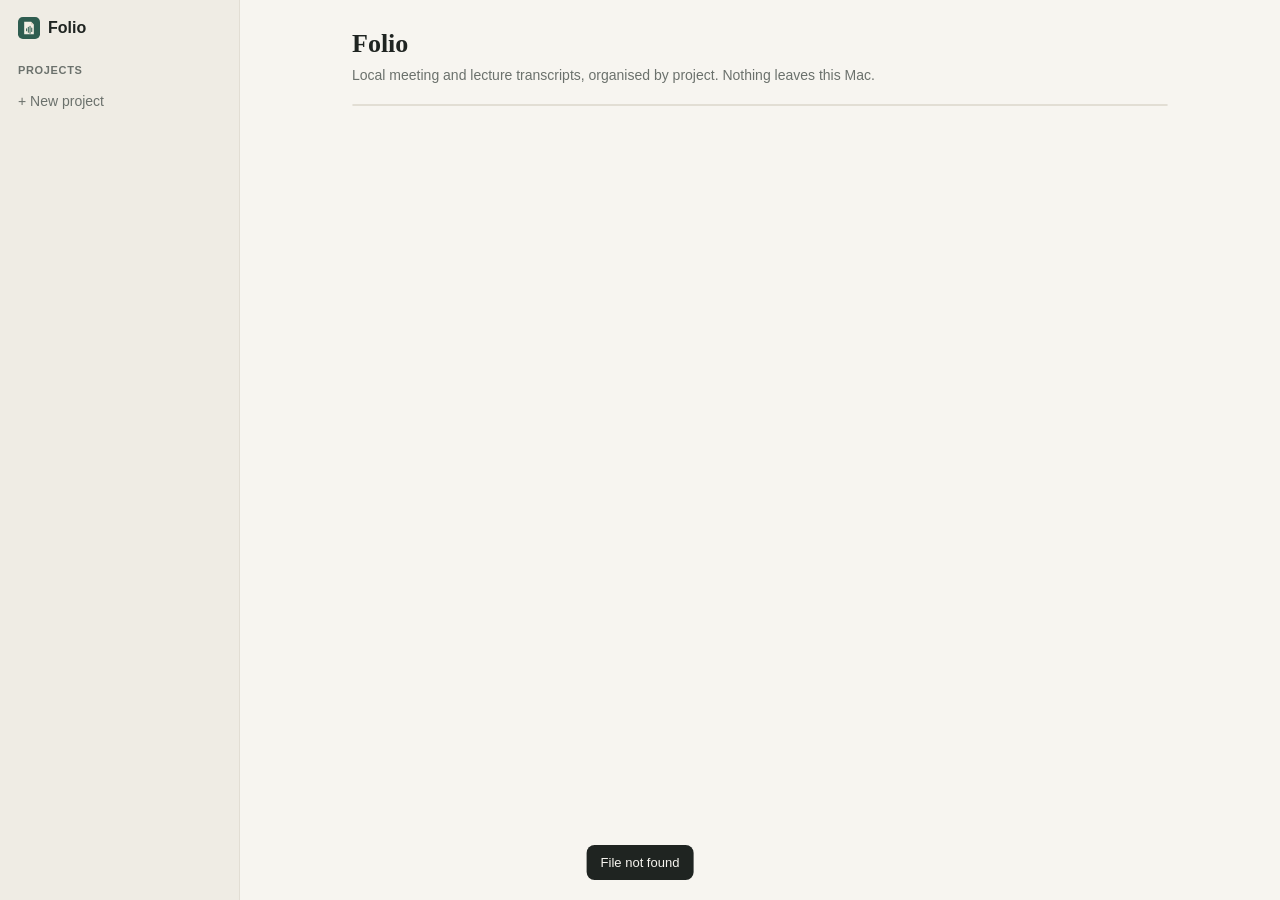
==== web/index.html @ d0734bfb "Phase 1: projects, file import, transcription with speakers, transcript viewer FastAPI engine with o" ====
<!doctype html>
<html lang="en">
<head>
  <meta charset="utf-8">
  <meta name="viewport" content="width=device-width, initial-scale=1">
  <title>Folio</title>
  <link rel="icon" href="icon.svg">
  <link rel="stylesheet" href="style.css">
</head>
<body>
  <div id="app"></div>
  <script type="module" src="app.js"></script>
</body>
</html>
---- web/style.css ----
:root {
  --bg: #f7f5f0;
  --panel: #ffffff;
  --side: #efece4;
  --ink: #1f2421;
  --muted: #6b716c;
  --line: #e2ded4;
  --accent: #2f5d50;
  --accent-ink: #ffffff;
  --accent-soft: #e3ece8;
  --warn: #a5442f;
  --hl: #fbe7a6;
  --radius: 10px;
  --font: -apple-system, BlinkMacSystemFont, "SF Pro Text", "Helvetica Neue", sans-serif;
  --serif: "New York", "Iowan Old Style", Georgia, serif;
  color-scheme: light;
}
@media (prefers-color-scheme: dark) {
  :root {
    --bg: #181a19;
    --panel: #202322;
    --side: #1c1e1d;
    --ink: #e8e6e0;
    --muted: #9aa09b;
    --line: #333735;
    --accent: #7fb8a4;
    --accent-ink: #10201b;
    --accent-soft: #263430;
    --warn: #e08a72;
    --hl: #5c4f1e;
    color-scheme: dark;
  }
}

* { box-sizing: border-box; }
html, body { margin: 0; height: 100%; }
body { background: var(--bg); color: var(--ink); font: 14px/1.5 var(--font); }
button, input, textarea, select { font: inherit; color: inherit; }
a { color: inherit; text-decoration: none; }

.layout { display: grid; grid-template-columns: 240px 1fr; height: 100vh; }
.side { background: var(--side); border-right: 1px solid var(--line); padding: 16px 10px; overflow-y: auto; }
.brand { display: flex; align-items: center; gap: 8px; font-weight: 650; font-size: 16px; padding: 0 8px 14px; }
.brand img { width: 22px; height: 22px; }
.side h4 { font-size: 11px; text-transform: uppercase; letter-spacing: .06em; color: var(--muted); margin: 8px 8px 6px; font-weight: 600; }
.plink { display: flex; justify-content: space-between; align-items: center; padding: 6px 8px; border-radius: 7px; cursor: pointer; }
.plink:hover { background: color-mix(in srgb, var(--ink) 6%, transparent); }
.plink.on { background: var(--accent-soft); color: var(--accent); font-weight: 600; }
.plink small { color: var(--muted); font-weight: 400; }
.side form { padding: 6px 4px; }
.side input { width: 100%; }

main { overflow-y: auto; }
.page { max-width: 880px; margin: 0 auto; padding: 28px 32px 80px; }
.crumb { color: var(--muted); font-size: 13px; margin-bottom: 6px; }
.crumb a:hover { text-decoration: underline; }
h1 { font: 600 26px/1.25 var(--serif); margin: 0 0 4px; }
h1 input { font: inherit; border: none; background: transparent; width: 100%; padding: 0; outline: none; }
h1 input:focus { border-bottom: 1px dashed var(--line); }
.sub { color: var(--muted); margin-bottom: 18px; }

.btn { border: 1px solid var(--line); background: var(--panel); padding: 6px 12px; border-radius: 8px; cursor: pointer; }
.btn:hover { border-color: color-mix(in srgb, var(--ink) 30%, var(--line)); }
.btn.primary { background: var(--accent); color: var(--accent-ink); border-color: var(--accent); }
.btn.danger { color: var(--warn); }
.btn:disabled { opacity: .5; cursor: default; }
input[type=text], textarea, select { background: var(--panel); border: 1px solid var(--line); border-radius: 8px; padding: 6px 10px; }
textarea { width: 100%; resize: vertical; font: 13px/1.5 ui-monospace, "SF Mono", Menlo, monospace; }
.row { display: flex; gap: 8px; align-items: center; flex-wrap: wrap; }
.spacer { flex: 1; }

.tabs { display: flex; gap: 2px; border-bottom: 1px solid var(--line); margin-bottom: 18px; }
.tabs button { border: none; background: none; padding: 8px 12px; cursor: pointer; color: var(--muted); border-bottom: 2px solid transparent; margin-bottom: -1px; }
.tabs button.on { color: var(--ink); border-color: var(--accent); font-weight: 600; }

.drop { border: 1.5px dashed var(--line); border-radius: var(--radius); padding: 22px; text-align: center; color: var(--muted); margin-bottom: 18px; transition: .15s; }
.drop.over { border-color: var(--accent); background: var(--accent-soft); color: var(--accent); }
.drop b { color: var(--ink); }

.mlist { background: var(--panel); border: 1px solid var(--line); border-radius: var(--radius); overflow: hidden; }
.mrow { display: grid; grid-template-columns: 1fr auto; gap: 4px 12px; padding: 12px 16px; border-top: 1px solid var(--line); cursor: pointer; }
.mrow:first-child { border-top: none; }
.mrow:hover { background: color-mix(in srgb, var(--ink) 3%, transparent); }
.mrow .t { font-weight: 600; }
.mrow .m { color: var(--muted); font-size: 12.5px; }
.badge { font-size: 11.5px; padding: 2px 8px; border-radius: 99px; background: var(--accent-soft); color: var(--accent); white-space: nowrap; align-self: center; }
.badge.err { background: color-mix(in srgb, var(--warn) 15%, transparent); color: var(--warn); }
.bar { height: 3px; background: var(--line); border-radius: 2px; overflow: hidden; margin-top: 6px; grid-column: 1 / -1; }
.bar i { display: block; height: 100%; background: var(--accent); transition: width .4s; }
.empty { color: var(--muted); text-align: center; padding: 48px 16px; }

.player { position: sticky; top: 0; z-index: 5; background: var(--bg); padding: 10px 0 12px; border-bottom: 1px solid var(--line); margin-bottom: 18px; }
.player audio { width: 100%; height: 36px; }
.tools { margin-top: 8px; font-size: 13px; }
.tools select, .tools .btn { padding: 4px 9px; font-size: 13px; }

.para { display: grid; grid-template-columns: 132px 1fr; gap: 12px; padding: 8px 0; position: relative; }
.para .who { font-size: 12.5px; padding-top: 2px; }
.chip { display: inline-flex; align-items: center; gap: 6px; font-weight: 600; cursor: pointer; border-radius: 6px; padding: 1px 4px; margin-left: -4px; max-width: 100%; overflow: hidden; text-overflow: ellipsis; white-space: nowrap; }
.chip:hover { background: color-mix(in srgb, var(--ink) 6%, transparent); }
.dot { width: 8px; height: 8px; border-radius: 50%; flex: none; }
.ts { display: block; color: var(--muted); font-variant-numeric: tabular-nums; cursor: pointer; }
.ts:hover { color: var(--accent); }
.text { font: 16px/1.65 var(--serif); }
.text span { border-radius: 3px; cursor: pointer; }
.text span:hover { background: color-mix(in srgb, var(--accent) 14%, transparent); }
.text span.low { text-decoration: underline dotted color-mix(in srgb, var(--warn) 70%, transparent); text-underline-offset: 3px; }
.text span.ed { text-decoration: underline solid color-mix(in srgb, var(--accent) 45%, transparent); text-underline-offset: 3px; }
.text span.cur { background: var(--hl); }
.para .edit { position: absolute; right: -36px; top: 8px; opacity: 0; border: none; background: none; cursor: pointer; color: var(--muted); padding: 2px 6px; }
.para:hover .edit { opacity: 1; }
.para textarea { font: 16px/1.65 var(--serif); }

.menu { position: fixed; z-index: 20; background: var(--panel); border: 1px solid var(--line); border-radius: 10px; box-shadow: 0 8px 28px rgba(0,0,0,.14); padding: 6px; min-width: 220px; }
.menu .mi { display: flex; align-items: center; gap: 8px; padding: 6px 8px; border-radius: 6px; cursor: pointer; }
.menu .mi:hover { background: var(--accent-soft); }
.menu hr { border: none; border-top: 1px solid var(--line); margin: 6px 0; }
.menu .lbl { font-size: 11px; color: var(--muted); text-transform: uppercase; letter-spacing: .05em; padding: 4px 8px; }
.menu input { width: 100%; }

.knowledge label { display: block; font-weight: 600; margin: 14px 0 4px; }
.knowledge p { color: var(--muted); margin: 0 0 6px; font-size: 13px; }
.toast { position: fixed; bottom: 20px; left: 50%; transform: translateX(-50%); background: var(--ink); color: var(--bg); padding: 8px 14px; border-radius: 8px; font-size: 13px; z-index: 50; }

@media (max-width: 720px) {
  .layout { grid-template-columns: 1fr; }
  .side { display: none; }
  .page { padding: 18px 16px 60px; }
  .para { grid-template-columns: 1fr; gap: 2px; }
  .para .edit { right: 0; }
}
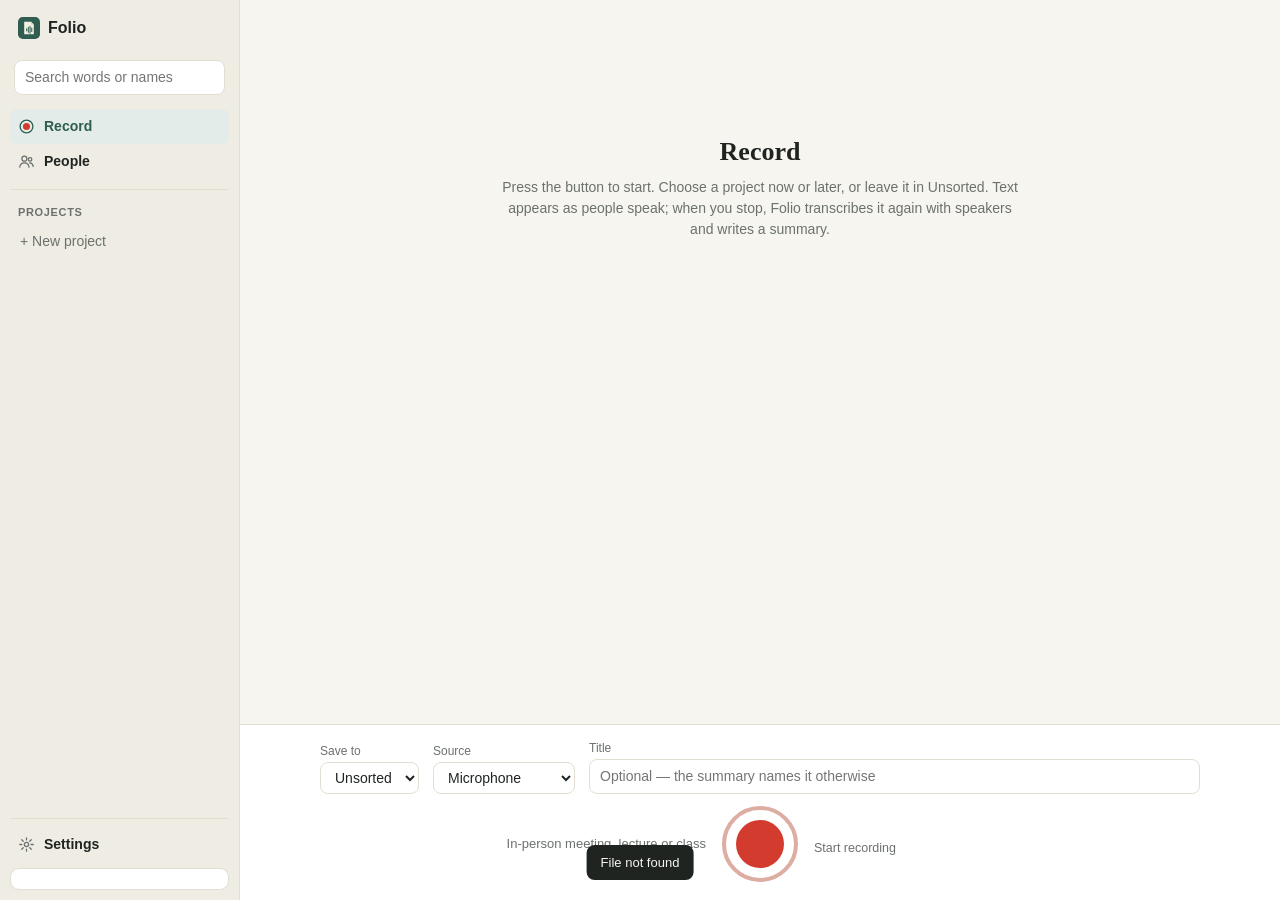
==== commit 229ce509: "Sync through your own Cloudflare R2 bucket (off by default), end-to-end encrypted - folio/s3.py: sma" ====
--- a/web/index.html
+++ b/web/index.html
@@ -9,6 +9,7 @@
 </head>
 <body>
   <div id="app"></div>
+  <script src="vendor/qrcode.js"></script>
   <script type="module" src="app.js"></script>
 </body>
 </html>
--- a/web/style.css
+++ b/web/style.css
@@ -39,10 +39,26 @@
 a { color: inherit; text-decoration: none; }
 
 .layout { display: grid; grid-template-columns: 240px 1fr; height: 100vh; }
-.side { background: var(--side); border-right: 1px solid var(--line); padding: 16px 10px; overflow-y: auto; }
+.side { display: flex; flex-direction: column; background: var(--side); border-right: 1px solid var(--line); padding: 16px 10px 10px; overflow: hidden; }
+/* fixed places (Record, Unsorted, People, Settings): icon + label, a step bolder than projects */
+.nav { display: flex; align-items: center; gap: 9px; padding: 7px 8px; border-radius: 7px; font-weight: 550; }
+.nav:hover { background: color-mix(in srgb, var(--ink) 6%, transparent); }
+.nav.on { background: var(--accent-soft); color: var(--accent); }
+.nav small { margin-left: auto; color: var(--muted); font-weight: 400; }
+.ico { width: 17px; height: 17px; flex: none; color: var(--muted); }
+.nav.on .ico { color: var(--accent); }
+.navgroup { padding-bottom: 10px; border-bottom: 1px solid var(--line); }
+/* the project list scrolls between the fixed top and bottom */
+.sidelist { flex: 1; min-height: 0; overflow-y: auto; padding-top: 6px; margin: 0 -4px; padding-left: 4px; padding-right: 4px; }
+.sidelist .plink { padding-left: 10px; }
+.addproj { color: var(--muted); }
+.updlink { display: block; width: 100%; text-align: left; font: inherit; font-size: 13px; font-weight: 600; padding: 7px 10px; border-radius: 7px;
+  border: 1px solid color-mix(in srgb, var(--accent) 40%, var(--line)); background: var(--accent-soft); color: var(--accent); cursor: pointer; }
+button.updlink:hover { border-color: var(--accent); }
+.sidefoot { border-top: 1px solid var(--line); padding-top: 8px; display: flex; flex-direction: column; gap: 6px; }
 .brand { display: flex; align-items: center; gap: 8px; font-weight: 650; font-size: 16px; padding: 0 8px 14px; }
 .brand img { width: 22px; height: 22px; }
-.side h4 { font-size: 11px; text-transform: uppercase; letter-spacing: .06em; color: var(--muted); margin: 8px 8px 6px; font-weight: 600; }
+.side h4 { font-size: 11px; text-transform: uppercase; letter-spacing: .06em; color: var(--muted); margin: 8px 8px 4px; font-weight: 600; }
 .plink { display: flex; justify-content: space-between; align-items: center; padding: 6px 8px; border-radius: 7px; cursor: pointer; }
 .plink:hover { background: color-mix(in srgb, var(--ink) 6%, transparent); }
 .plink.on { background: var(--accent-soft); color: var(--accent); font-weight: 600; }
@@ -122,10 +138,204 @@
 .knowledge p { color: var(--muted); margin: 0 0 6px; font-size: 13px; }
 .toast { position: fixed; bottom: 20px; left: 50%; transform: translateX(-50%); background: var(--ink); color: var(--bg); padding: 8px 14px; border-radius: 8px; font-size: 13px; z-index: 50; }
 
+.card { background: var(--panel); border: 1px solid var(--line); border-radius: var(--radius); padding: 14px; margin-bottom: 16px; }
+.btn.rec { display: inline-flex; align-items: center; gap: 7px; }
+.recdot { width: 9px; height: 9px; border-radius: 50%; background: #d23b2e; display: inline-block; }
+.recdot.pulse { animation: pulse 1.2s ease-in-out infinite; }
+@keyframes pulse { 50% { opacity: .25; } }
+.sources { display: grid; gap: 8px; }
+.src { display: grid; grid-template-columns: auto 1fr; column-gap: 10px; padding: 9px 12px; border: 1px solid var(--line); border-radius: 9px; cursor: pointer; }
+.src input { grid-row: span 2; margin-top: 3px; accent-color: var(--accent); }
+.src span { color: var(--muted); font-size: 12.5px; }
+.src.on { border-color: var(--accent); background: var(--accent-soft); }
+.hint { color: var(--muted); font-size: 12.5px; margin-top: 8px; }
+.hint.err { color: var(--warn); }
+.live { margin-top: 10px; }
+.livebar { padding: 10px 0; border-bottom: 1px solid var(--line); }
+.rectag { display: inline-flex; align-items: center; gap: 7px; font-weight: 600; color: #d23b2e; }
+.elapsed { font-variant-numeric: tabular-nums; font-size: 18px; font-weight: 600; min-width: 64px; }
+.meter { display: inline-flex; align-items: center; gap: 6px; width: 120px; }
+.meter small { color: var(--muted); width: 42px; }
+.meter i { display: block; height: 6px; border-radius: 3px; background: var(--accent); transition: width .15s; }
+.livetext { height: calc(100vh - 290px); min-height: 240px; overflow-y: auto; padding: 14px 2px; font: 16px/1.65 var(--serif); }
+.livetext p { margin: 0 0 10px; }
+.livetext .partial { color: var(--muted); font-style: italic; }
+.livetext b { font: 600 12.5px var(--font); margin-right: 8px; }
+.who-mic { color: #2f7d6b; }
+.who-system { color: #b5603b; }
+
+.side input[type=search] { width: 100%; margin: 0 0 8px; background: var(--panel); border: 1px solid var(--line); border-radius: 8px; padding: 6px 10px; }
+.avatar { display: inline-grid; place-items: center; width: 22px; height: 22px; border-radius: 50%; background: var(--accent-soft); color: var(--accent); font: 600 10.5px var(--font); flex: none; }
+.avatar.new { background: none; border: 1px dashed var(--line); }
+.mi.muted { color: var(--muted); }
+.pill { border: 1px solid var(--line); background: var(--panel); border-radius: 99px; padding: 3px 10px; cursor: pointer; display: inline-flex; align-items: center; gap: 6px; font-size: 13px; }
+.pill.on { background: var(--accent-soft); border-color: var(--accent); color: var(--accent); }
+.spkbar { display: flex; flex-wrap: wrap; gap: 6px 16px; margin: -4px 0 14px; }
+.spk { display: flex; align-items: center; gap: 6px; font-size: 13px; }
+.spk small { color: var(--muted); }
+.sug { display: inline-flex; align-items: center; gap: 4px; background: var(--hl); border-radius: 6px; padding: 1px 4px 1px 8px; font-weight: 600; }
+.sug button { border: none; background: none; cursor: pointer; padding: 0 4px; font-size: 13px; }
+.mrow.hit { grid-template-columns: 1fr auto; }
+.snip { grid-column: 1 / -1; font: 15px/1.55 var(--serif); }
+.snip mark { background: var(--hl); color: inherit; border-radius: 2px; }
+.para.flash { animation: flash 2.4s ease-out; }
+@keyframes flash { 0%, 40% { background: var(--hl); } 100% { background: transparent; } }
+h3 { font: 600 17px var(--serif); }
+
+.fixes .fixlist { max-height: 260px; overflow-y: auto; margin-top: 10px; border-top: 1px solid var(--line); }
+.fixrow { display: flex; align-items: center; gap: 6px; padding: 6px 0; border-bottom: 1px solid var(--line); }
+.fixrow .btn { padding: 2px 9px; }
+.fixtext { flex: 1; cursor: pointer; font: 15px/1.5 var(--serif); }
+.fixtext del { color: var(--warn); }
+.fixtext ins { text-decoration: none; color: var(--accent); font-weight: 600; }
+.fixtext small { display: block; font: 12px var(--font); color: var(--muted); }
+.text span.fix { background: color-mix(in srgb, #e3a03a 28%, transparent); }
+
+.ask { display: flex; gap: 8px; margin-bottom: 14px; }
+.ask input { flex: 1; padding: 9px 12px; font-size: 15px; }
+.answer .ans { font: 16px/1.6 var(--serif); }
+.answer .ans p { margin: 0 0 8px; }
+.cite { background: var(--accent-soft); color: var(--accent); border-radius: 4px; padding: 0 4px; font: 12.5px var(--font); white-space: nowrap; }
+.cols { display: grid; grid-template-columns: 1.3fr 1fr; gap: 28px; margin-bottom: 18px; }
+.cols h3 { margin: 6px 0 8px; }
+.state { font: 15px/1.6 var(--serif); }
+.state h4, .summary h4 { font: 600 12px var(--font); text-transform: uppercase; letter-spacing: .05em; color: var(--muted); margin: 16px 0 4px; }
+.state ul, .summary ul { margin: 4px 0; padding-left: 20px; }
+.state p { margin: 4px 0; }
+.todos { display: grid; gap: 2px; }
+.todo { display: flex; gap: 8px; align-items: flex-start; padding: 5px 0; border-bottom: 1px solid var(--line); cursor: pointer; }
+.todo input { margin-top: 4px; accent-color: var(--accent); }
+.todo small { color: var(--muted); }
+.todo.done { color: var(--muted); }
+.owner { font-size: 12px; background: var(--accent-soft); color: var(--accent); border-radius: 99px; padding: 0 7px; white-space: nowrap; }
+.src-link { color: var(--accent); }
+.summary { font: 16px/1.6 var(--serif); }
+.summary .overview { font-size: 17px; margin-top: 0; }
+.summary li { margin: 3px 0; }
+.summary small { color: var(--muted); font-family: var(--font); }
+.tabs .badge { font-size: 10.5px; padding: 0 6px; }
+
+.statusbar { display: block; padding: 10px; border-radius: 9px; border: 1px solid var(--line); background: var(--panel); font-size: 13px; }
+.statusbar:hover { border-color: color-mix(in srgb, var(--ink) 25%, var(--line)); }
+.sline { display: flex; align-items: center; gap: 6px; }
+.sline.rec { color: #d23b2e; font-weight: 600; }
+.sline.idle { color: var(--muted); }
+.sline.small { color: var(--muted); font-size: 11.5px; margin-top: 4px; }
+.sline small { color: var(--muted); }
+.activity h3 { margin: 24px 0 8px; }
+.activity .card .row + .row { margin-top: 6px; }
+.modelrow small { color: var(--muted); }
+.mrow.task { cursor: default; }
+.mrow.task .t:hover { text-decoration: underline; }
+.stopped { max-width: 420px; margin: 18vh auto 0; text-align: center; padding: 0 16px; }
+.stopped img { width: 56px; height: 56px; }
+.stopped p { color: var(--muted); }
+
+.capture { display: grid; grid-template-columns: 2fr 1fr; gap: 14px; margin: 4px 0 20px; }
+.capture .card { margin: 0; }
+.recordcard { display: flex; flex-direction: column; padding: 16px; }
+.recordcard input[type=text] { width: 100%; }
+.seg { display: flex; border: 1px solid var(--line); border-radius: 9px; overflow: hidden; }
+.seg button { flex: 1; border: none; background: none; padding: 8px 6px; cursor: pointer; color: var(--muted); font-weight: 500; }
+.seg button + button { border-left: 1px solid var(--line); }
+.seg button.on { background: var(--accent-soft); color: var(--accent); font-weight: 600; }
+.bigrec { margin-top: 10px; display: flex; align-items: center; justify-content: center; gap: 10px; width: 100%; padding: 14px; border: none;
+  border-radius: 10px; background: #d23b2e; color: #fff; font-size: 16px; font-weight: 600; cursor: pointer; }
+.bigrec:hover { background: #bd3226; }
+.bigrec:disabled { opacity: .6; cursor: default; }
+.bigrec .recdot { background: #fff; width: 11px; height: 11px; }
+.importcard { display: flex; flex-direction: column; align-items: center; justify-content: center; text-align: center;
+  border-style: dashed; color: var(--muted); transition: .15s; }
+.importcard b { color: var(--ink); }
+.importcard.over { border-color: var(--accent); background: var(--accent-soft); }
+.busyrec { display: flex; align-items: center; gap: 8px; padding: 18px 4px; }
+.livecard { margin: 4px 0 20px; border-color: color-mix(in srgb, #d23b2e 45%, var(--line)); }
+.livecard .live { margin-top: 0; }
+.livetext.compact { height: 260px; min-height: 0; }
+
+.settings .card { margin-bottom: 12px; }
+.settings .src { cursor: pointer; }
+.card.dim { opacity: .55; }
+.errtext { color: var(--warn); }
+
+.histrow { border-top: 1px solid var(--line); padding: 8px 0; }
+.histrow .link { cursor: pointer; color: var(--accent); }
+.state.small { font-size: 14px; margin-top: 6px; padding-left: 10px; border-left: 2px solid var(--line); }
+
+.checkline { display: flex; gap: 8px; align-items: flex-start; margin-top: 6px; font-size: 13px; cursor: pointer; }
+.checkline input { margin-top: 3px; flex: none; }
+
+.backbar { position: sticky; top: 0; z-index: 6; padding: 10px 32px 0; background: var(--bg); }
+.back { border: none; background: none; color: var(--muted); cursor: pointer; padding: 4px 0; font-size: 14px; }
+.back:hover { color: var(--ink); }
+.headrow { display: flex; align-items: center; gap: 12px; flex-wrap: wrap; }
+.headrow h1 { flex: 1; min-width: 200px; margin: 0; }
+.headactions { gap: 8px; }
+a.btn { display: inline-flex; align-items: center; gap: 7px; text-decoration: none; color: inherit; }
+.btn.rec .recdot { width: 9px; height: 9px; }
+.page.dropping { outline: 2px dashed var(--accent); outline-offset: -8px; border-radius: 12px; }
+.rec-link .recdot { width: 8px; height: 8px; margin-right: 2px; }
+.mrowwrap { display: flex; align-items: center; border-top: 1px solid var(--line); }
+.mrowwrap:first-child { border-top: none; }
+.mrowwrap .mrow { flex: 1; border-top: none; }
+.rowactions { display: flex; gap: 6px; padding-right: 12px; align-items: center; }
+.rowactions select { font-size: 12.5px; padding: 3px 6px; max-width: 160px; }
+.iconbtn { border: none; background: none; cursor: pointer; color: var(--muted); font-size: 15px; padding: 4px 6px; border-radius: 6px; }
+.iconbtn:hover { background: color-mix(in srgb, var(--warn) 12%, transparent); color: var(--warn); }
+.members { display: grid; gap: 2px; }
+.member { display: flex; align-items: center; padding: 6px 0; border-bottom: 1px solid var(--line); }
+.member small { color: var(--muted); }
+.suggest { background: var(--panel); border: 1px solid var(--line); border-radius: 8px; padding: 4px; margin-top: 4px; }
+.statebar { display: flex; flex-wrap: wrap; gap: 4px 14px; margin-top: 12px; padding-top: 10px; border-top: 1px dashed var(--line); }
+.linkbtn { border: none; background: none; padding: 2px 0; color: var(--accent); cursor: pointer; font-size: 13.5px; }
+.linkbtn:hover { text-decoration: underline; }
+.meetinghead { margin-bottom: 4px; }
+.fld { display: inline-flex; flex-direction: column; gap: 2px; font-size: 12px; color: var(--muted); }
+.fld select, .fld input { font-size: 14px; color: var(--ink); }
+.fld.grow { flex: 1; min-width: 180px; }
+.summaryedit textarea { font: 14.5px/1.5 var(--font); }
+.summary .btn { font: 14px var(--font); }
+
+/* Record (home) page */
+.recpage { display: flex; flex-direction: column; height: 100vh; }
+.recmain { flex: 1; overflow-y: auto; padding: 28px 32px 12px; max-width: 880px; width: 100%; margin: 0 auto; }
+.recintro { margin-top: 12vh; text-align: center; }
+.recintro .sub { max-width: 520px; margin: 8px auto 0; }
+.livetext.big { height: auto; min-height: 0; overflow: visible; font-size: 17px; }
+.lastrec { margin-top: 10vh; }
+.recpanel { border-top: 1px solid var(--line); background: var(--panel); padding: 14px 24px 18px; }
+.recopts { display: flex; gap: 14px; flex-wrap: wrap; max-width: 880px; margin: 0 auto 12px; align-items: flex-end; }
+.recbutton { display: grid; grid-template-columns: 1fr auto 1fr; align-items: center; gap: 16px; max-width: 880px; margin: 0 auto; }
+.recbutton .timer { justify-self: end; display: flex; align-items: center; gap: 8px; font-size: 20px; font-weight: 600; font-variant-numeric: tabular-nums; }
+.recbutton .timer.muted { font-size: 13px; font-weight: 400; color: var(--muted); text-align: right; max-width: 260px; }
+.recbutton .meters { justify-self: start; display: flex; flex-direction: column; gap: 4px; }
+.roundbtn { width: 76px; height: 76px; border-radius: 50%; border: 4px solid color-mix(in srgb, #d23b2e 30%, var(--line)); background: var(--panel);
+  display: grid; place-items: center; cursor: pointer; transition: transform .1s; }
+.roundbtn:hover { transform: scale(1.04); }
+.roundbtn:disabled { opacity: .5; cursor: default; transform: none; }
+.roundbtn i { width: 48px; height: 48px; border-radius: 50%; background: #d23b2e; transition: all .15s; }
+.roundbtn.stop i { width: 28px; height: 28px; border-radius: 6px; }
+
 @media (max-width: 720px) {
+  .recmain { padding: 18px 16px 8px; }
+  .backbar { padding: 8px 16px 0; }
+  .capture { grid-template-columns: 1fr; }
+  .cols { grid-template-columns: 1fr; }
   .layout { grid-template-columns: 1fr; }
   .side { display: none; }
   .page { padding: 18px 16px 60px; }
   .para { grid-template-columns: 1fr; gap: 2px; }
   .para .edit { right: 0; }
 }
+
+/* sync */
+.steps { margin: 10px 0 12px; padding-left: 20px; color: var(--muted); font-size: 13.5px; }
+.steps li { margin: 4px 0; }
+.syncform .fld { display: flex; margin-top: 8px; }
+.syncform .fld input { width: 100%; }
+.devices { margin-top: 10px; border-top: 1px solid var(--line); padding-top: 6px; }
+.devices .row { padding: 3px 0; }
+.paircode { display: flex; gap: 16px; align-items: flex-start; margin-top: 14px; padding-top: 14px; border-top: 1px solid var(--line); }
+.qr { width: 180px; height: 180px; flex: none; background: #fff; border-radius: 8px; padding: 4px; }
+.qr svg { width: 100%; height: 100%; display: block; }
+.paircode .btn { margin-top: 10px; }
